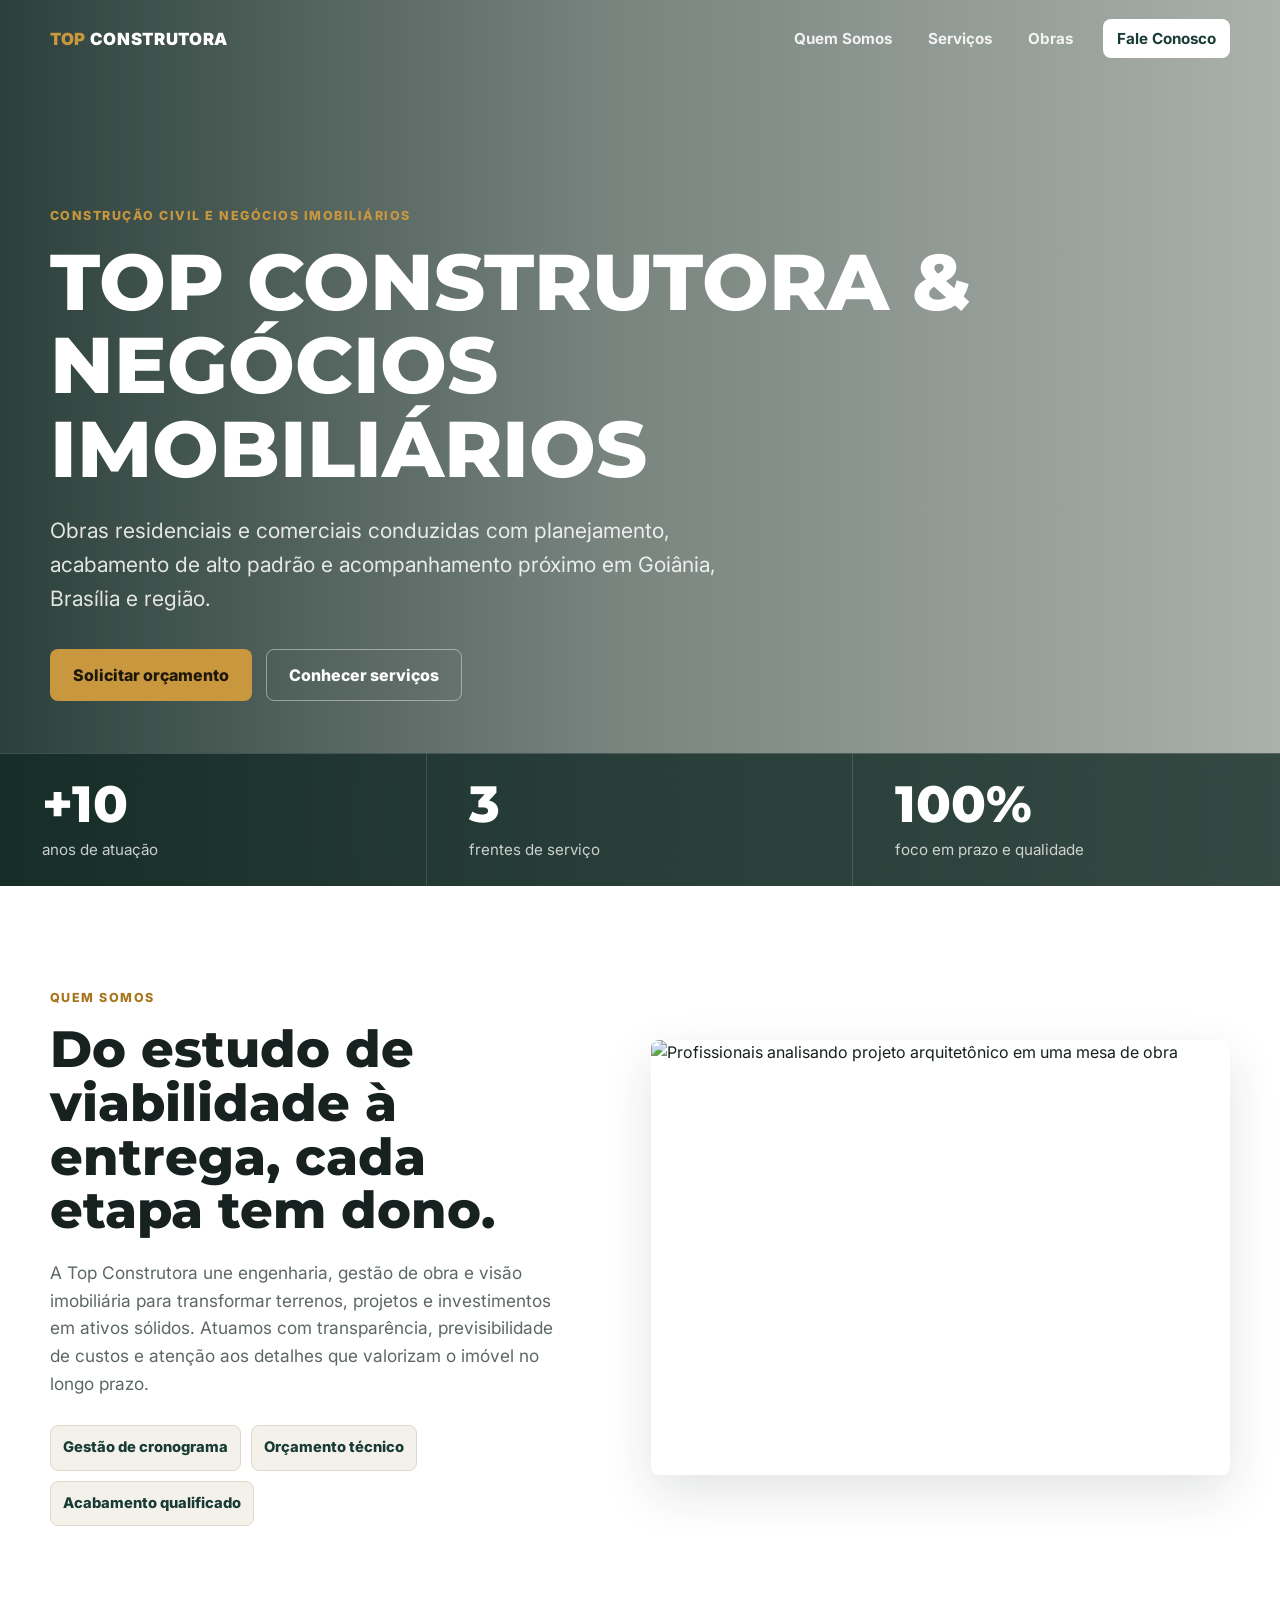
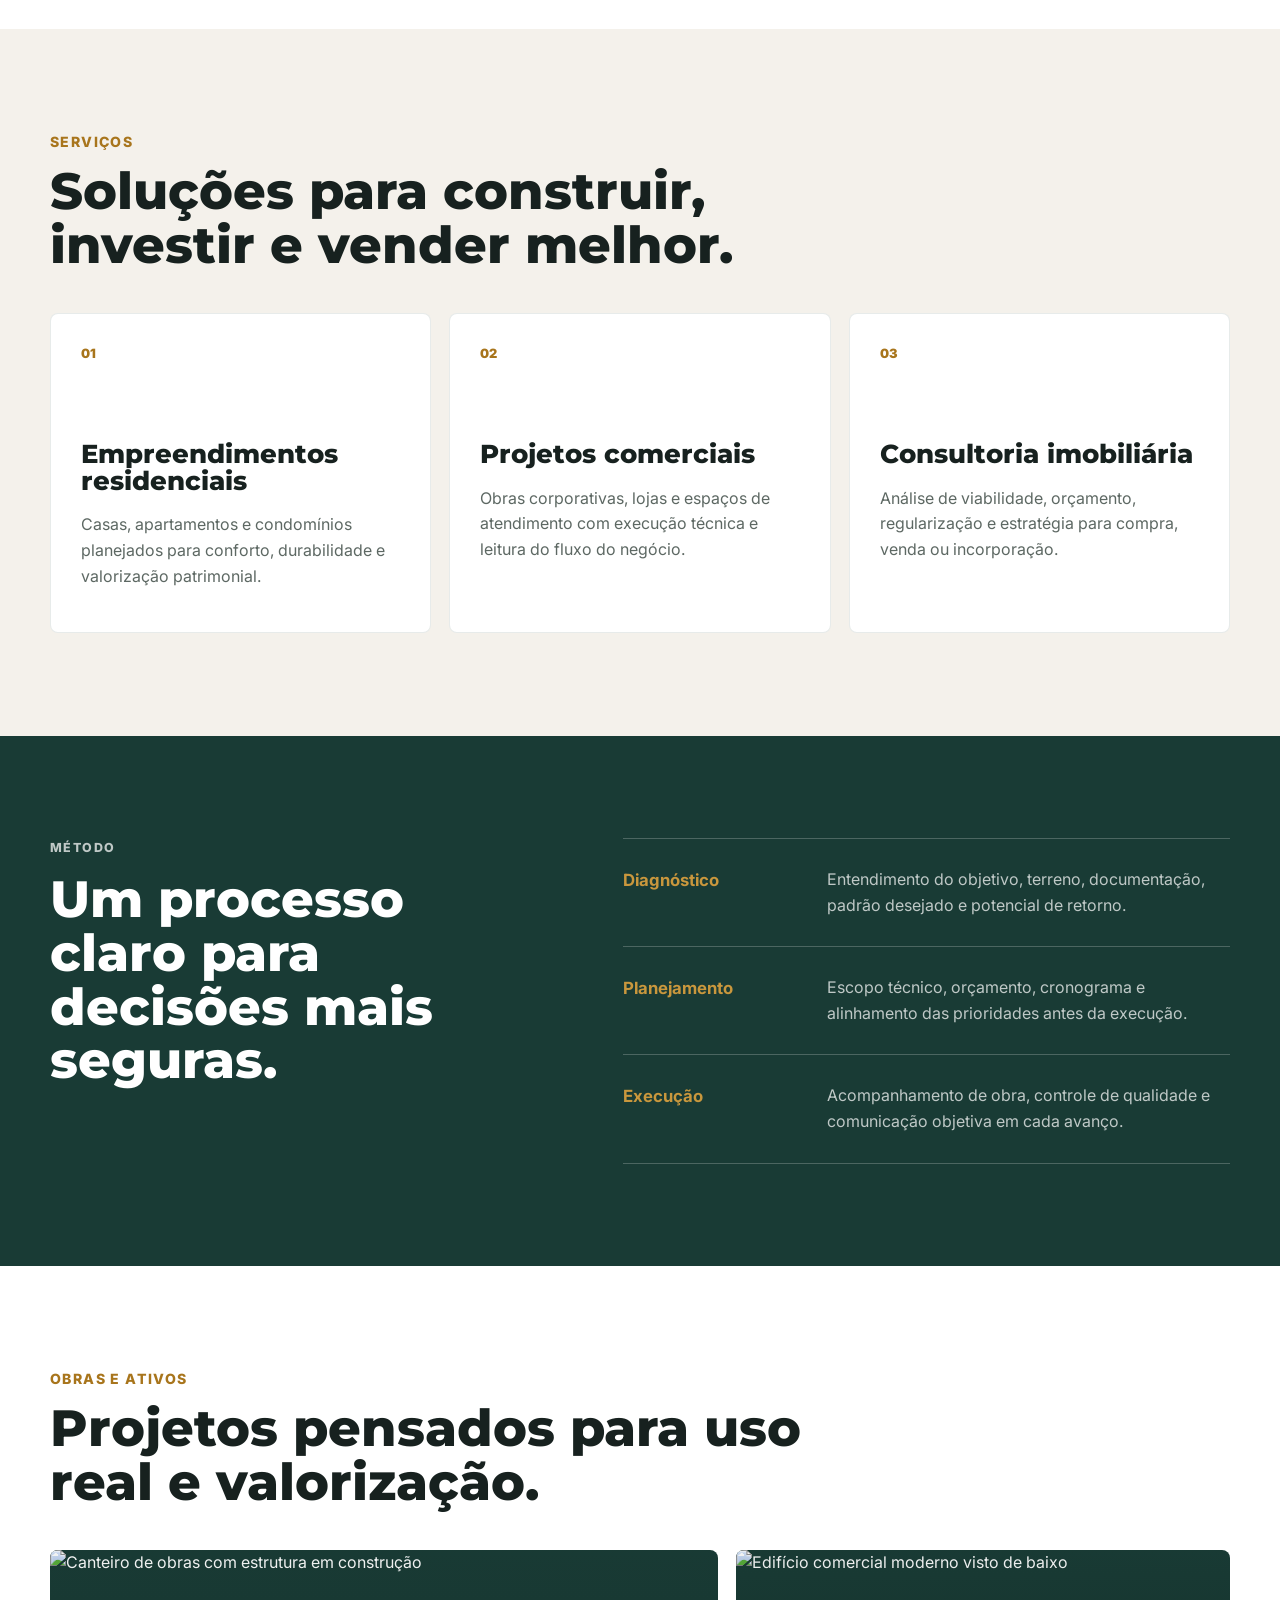
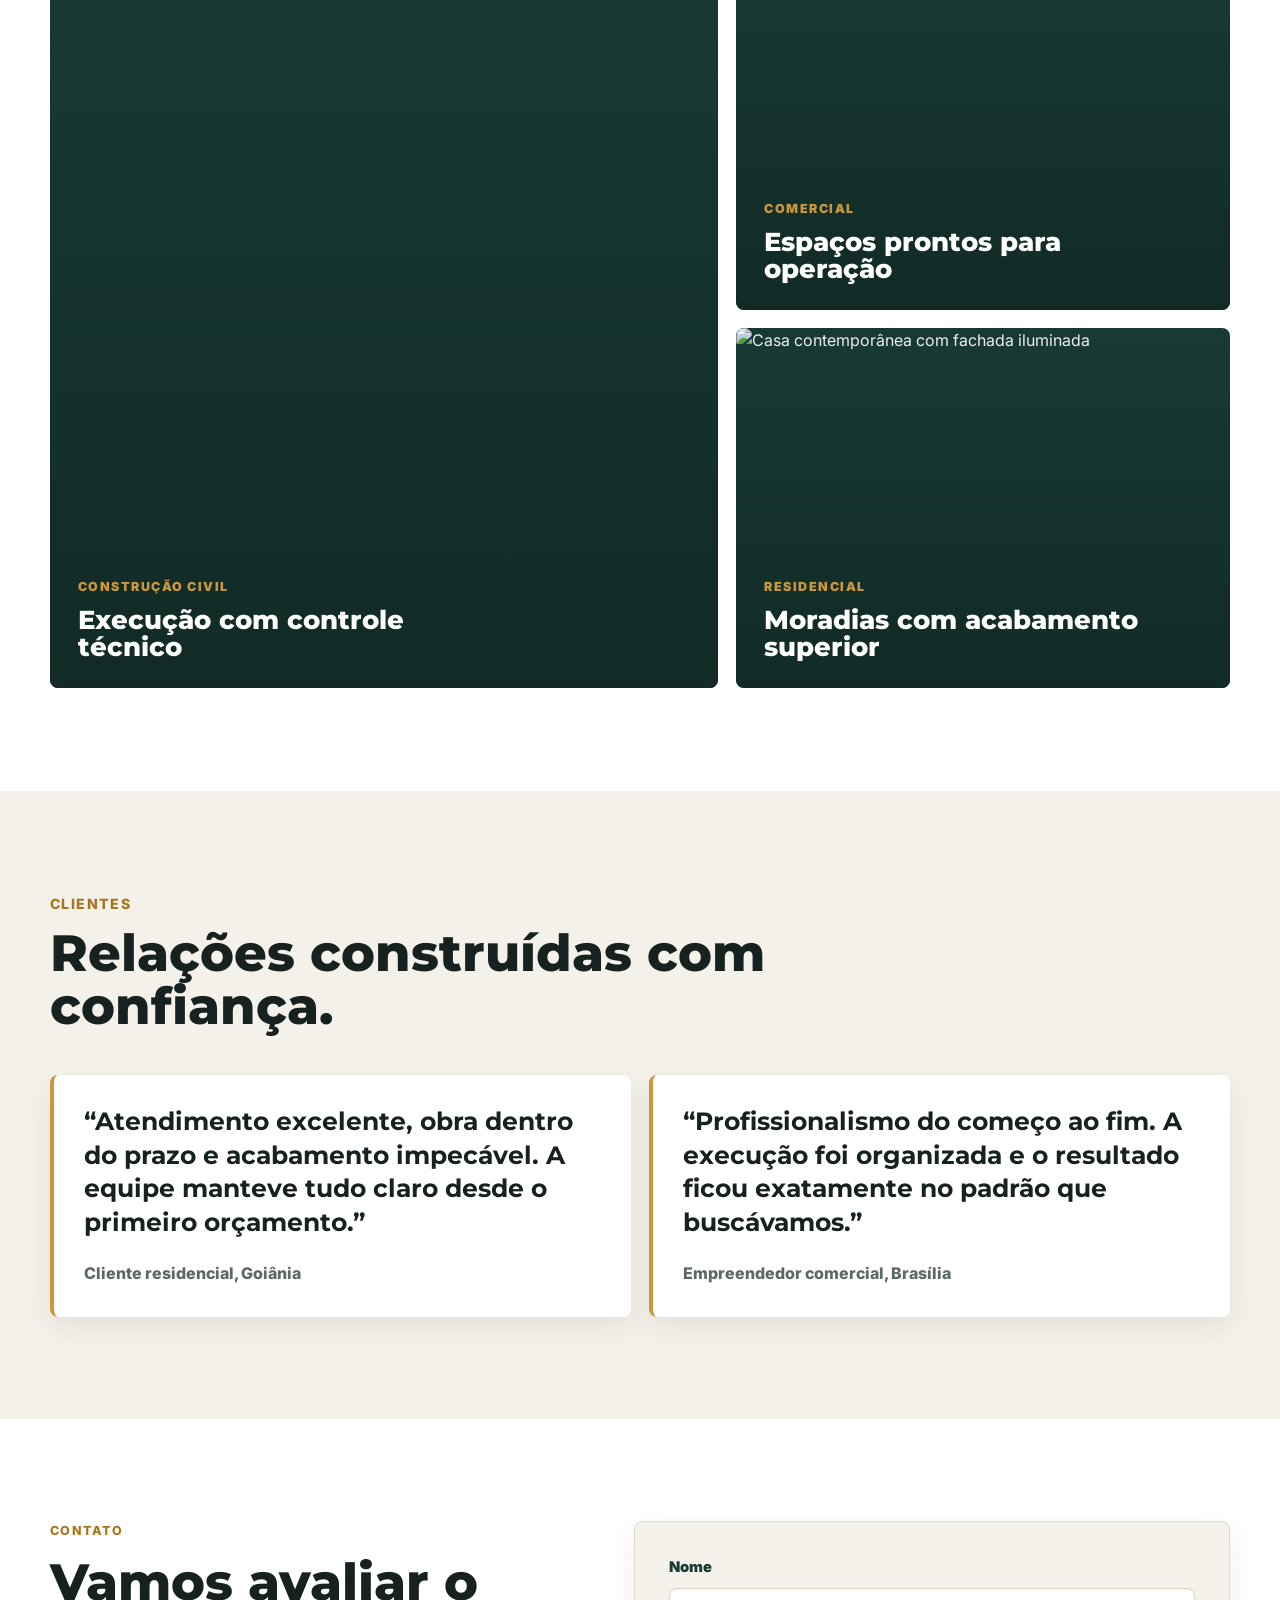
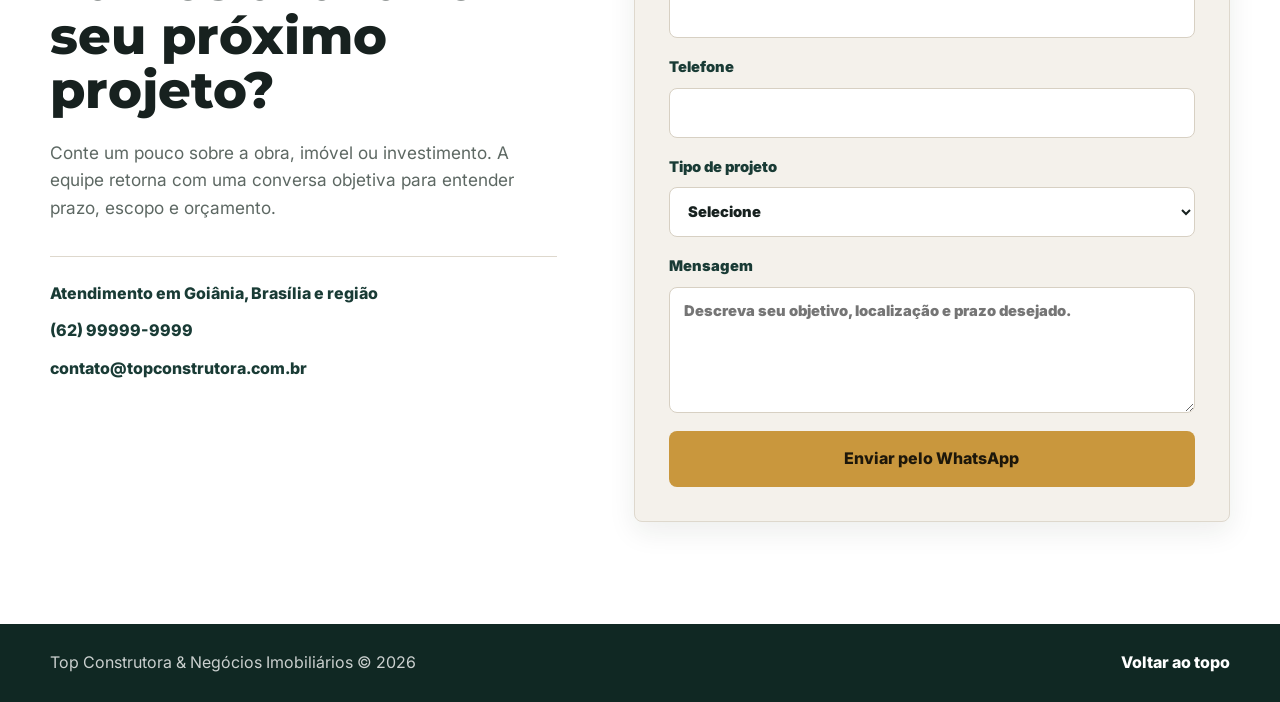
==== index.html @ 1ae6dc7c "first commit" ====
<!DOCTYPE html>
<html lang="pt-BR">
<head>
    <meta charset="UTF-8">
    <meta name="viewport" content="width=device-width, initial-scale=1.0">
    <title>Top Construtora & Negócios Imobiliários | Obras e empreendimentos em Goiás</title>
    <meta name="description" content="Top Construtora & Negócios Imobiliários: construção residencial, comercial, incorporação e consultoria imobiliária em Goiânia e região.">
    <meta name="keywords" content="construtora em Goiânia, construção civil, imóveis em Goiás, obras comerciais, empreendimentos residenciais">
    <link rel="preconnect" href="https://fonts.googleapis.com">
    <link rel="preconnect" href="https://fonts.gstatic.com" crossorigin>
    <link href="https://fonts.googleapis.com/css2?family=Inter:wght@400;500;700;800;900&family=Montserrat:wght@600;700;800;900&display=swap" rel="stylesheet">
    <link rel="stylesheet" href="styles.css">
</head>
<body>
    <header id="home" class="hero">
        <nav class="navbar" aria-label="Navegação principal">
            <div class="nav-container">
                <a href="#home" class="logo" aria-label="Top Construtora - Início">
                    <span>Top</span> Construtora
                </a>

                <button class="hamburger" type="button" aria-label="Abrir menu" aria-expanded="false" aria-controls="nav-menu">
                    <span></span>
                    <span></span>
                    <span></span>
                </button>

                <ul id="nav-menu" class="nav-menu">
                    <li><a href="#quem-somos">Quem Somos</a></li>
                    <li><a href="#servicos">Serviços</a></li>
                    <li><a href="#obras">Obras</a></li>
                    <li><a href="#contato" class="nav-cta">Fale Conosco</a></li>
                </ul>
            </div>
        </nav>

        <div class="hero-content">
            <p class="eyebrow">Construção civil e negócios imobiliários</p>
            <h1>Top Construtora & Negócios Imobiliários</h1>
            <p class="hero-copy">
                Obras residenciais e comerciais conduzidas com planejamento, acabamento de alto padrão e acompanhamento próximo em Goiânia, Brasília e região.
            </p>
            <div class="hero-actions">
                <a href="#contato" class="btn btn-primary">Solicitar orçamento</a>
                <a href="#servicos" class="btn btn-secondary">Conhecer serviços</a>
            </div>
        </div>

        <div class="hero-metrics" aria-label="Indicadores da Top Construtora">
            <div>
                <strong>+10</strong>
                <span>anos de atuação</span>
            </div>
            <div>
                <strong>3</strong>
                <span>frentes de serviço</span>
            </div>
            <div>
                <strong>100%</strong>
                <span>foco em prazo e qualidade</span>
            </div>
        </div>
    </header>

    <main>
        <section id="quem-somos" class="section intro-section">
            <div class="container intro-grid">
                <div class="section-copy">
                    <p class="eyebrow">Quem somos</p>
                    <h2>Do estudo de viabilidade à entrega, cada etapa tem dono.</h2>
                    <p>
                        A Top Construtora une engenharia, gestão de obra e visão imobiliária para transformar terrenos, projetos e investimentos em ativos sólidos. Atuamos com transparência, previsibilidade de custos e atenção aos detalhes que valorizam o imóvel no longo prazo.
                    </p>
                    <div class="trust-list">
                        <span>Gestão de cronograma</span>
                        <span>Orçamento técnico</span>
                        <span>Acabamento qualificado</span>
                    </div>
                </div>

                <figure class="image-panel">
                    <img src="https://images.unsplash.com/photo-1503387762-592deb58ef4e?auto=format&fit=crop&w=1200&q=85" alt="Profissionais analisando projeto arquitetônico em uma mesa de obra">
                </figure>
            </div>
        </section>

        <section id="servicos" class="section services-section">
            <div class="container">
                <div class="section-heading">
                    <p class="eyebrow">Serviços</p>
                    <h2>Soluções para construir, investir e vender melhor.</h2>
                </div>

                <div class="cards-grid">
                    <article class="service-card">
                        <span class="card-number">01</span>
                        <h3>Empreendimentos residenciais</h3>
                        <p>Casas, apartamentos e condomínios planejados para conforto, durabilidade e valorização patrimonial.</p>
                    </article>

                    <article class="service-card">
                        <span class="card-number">02</span>
                        <h3>Projetos comerciais</h3>
                        <p>Obras corporativas, lojas e espaços de atendimento com execução técnica e leitura do fluxo do negócio.</p>
                    </article>

                    <article class="service-card">
                        <span class="card-number">03</span>
                        <h3>Consultoria imobiliária</h3>
                        <p>Análise de viabilidade, orçamento, regularização e estratégia para compra, venda ou incorporação.</p>
                    </article>
                </div>
            </div>
        </section>

        <section class="section process-section">
            <div class="container process-grid">
                <div class="section-copy">
                    <p class="eyebrow">Método</p>
                    <h2>Um processo claro para decisões mais seguras.</h2>
                </div>

                <div class="process-steps">
                    <article>
                        <strong>Diagnóstico</strong>
                        <p>Entendimento do objetivo, terreno, documentação, padrão desejado e potencial de retorno.</p>
                    </article>
                    <article>
                        <strong>Planejamento</strong>
                        <p>Escopo técnico, orçamento, cronograma e alinhamento das prioridades antes da execução.</p>
                    </article>
                    <article>
                        <strong>Execução</strong>
                        <p>Acompanhamento de obra, controle de qualidade e comunicação objetiva em cada avanço.</p>
                    </article>
                </div>
            </div>
        </section>

        <section id="obras" class="section projects-section">
            <div class="container">
                <div class="section-heading">
                    <p class="eyebrow">Obras e ativos</p>
                    <h2>Projetos pensados para uso real e valorização.</h2>
                </div>

                <div class="projects-grid">
                    <article class="project-card">
                        <img src="https://images.unsplash.com/photo-1541888946425-d81bb19240f5?auto=format&fit=crop&w=900&q=85" alt="Canteiro de obras com estrutura em construção">
                        <div>
                            <span>Construção civil</span>
                            <h3>Execução com controle técnico</h3>
                        </div>
                    </article>

                    <article class="project-card">
                        <img src="https://images.unsplash.com/photo-1486406146926-c627a92ad1ab?auto=format&fit=crop&w=900&q=85" alt="Edifício comercial moderno visto de baixo">
                        <div>
                            <span>Comercial</span>
                            <h3>Espaços prontos para operação</h3>
                        </div>
                    </article>

                    <article class="project-card">
                        <img src="https://images.unsplash.com/photo-1560518883-ce09059eeffa?auto=format&fit=crop&w=900&q=85" alt="Casa contemporânea com fachada iluminada">
                        <div>
                            <span>Residencial</span>
                            <h3>Moradias com acabamento superior</h3>
                        </div>
                    </article>
                </div>
            </div>
        </section>

        <section id="depoimentos" class="section testimonials-section">
            <div class="container">
                <div class="section-heading">
                    <p class="eyebrow">Clientes</p>
                    <h2>Relações construídas com confiança.</h2>
                </div>

                <div class="testimonials-grid">
                    <blockquote>
                        <p>“Atendimento excelente, obra dentro do prazo e acabamento impecável. A equipe manteve tudo claro desde o primeiro orçamento.”</p>
                        <cite>Cliente residencial, Goiânia</cite>
                    </blockquote>
                    <blockquote>
                        <p>“Profissionalismo do começo ao fim. A execução foi organizada e o resultado ficou exatamente no padrão que buscávamos.”</p>
                        <cite>Empreendedor comercial, Brasília</cite>
                    </blockquote>
                </div>
            </div>
        </section>

        <section id="contato" class="section contact-section">
            <div class="container contact-grid">
                <div class="contact-content">
                    <p class="eyebrow">Contato</p>
                    <h2>Vamos avaliar o seu próximo projeto?</h2>
                    <p>
                        Conte um pouco sobre a obra, imóvel ou investimento. A equipe retorna com uma conversa objetiva para entender prazo, escopo e orçamento.
                    </p>

                    <div class="contact-details" aria-label="Informações de atendimento">
                        <span>Atendimento em Goiânia, Brasília e região</span>
                        <a href="tel:+5562999999999">(62) 99999-9999</a>
                        <a href="mailto:contato@topconstrutora.com.br">contato@topconstrutora.com.br</a>
                    </div>
                </div>

                <form id="contact-form" class="contact-form">
                    <label>
                        Nome
                        <input type="text" name="nome" autocomplete="name" required>
                    </label>
                    <label>
                        Telefone
                        <input type="tel" name="telefone" autocomplete="tel" required>
                    </label>
                    <label>
                        Tipo de projeto
                        <select name="tipo" required>
                            <option value="">Selecione</option>
                            <option value="Residencial">Residencial</option>
                            <option value="Comercial">Comercial</option>
                            <option value="Consultoria imobiliária">Consultoria imobiliária</option>
                        </select>
                    </label>
                    <label>
                        Mensagem
                        <textarea name="mensagem" rows="4" placeholder="Descreva seu objetivo, localização e prazo desejado." required></textarea>
                    </label>
                    <button class="btn btn-primary" type="submit">Enviar pelo WhatsApp</button>
                </form>
            </div>
        </section>
    </main>

    <footer class="footer">
        <div class="container footer-content">
            <p>Top Construtora & Negócios Imobiliários © <span id="current-year">2026</span></p>
            <a href="#home">Voltar ao topo</a>
        </div>
    </footer>

    <script src="script.js"></script>
</body>
</html>
---- styles.css ----
:root {
    --color-ink: #17211f;
    --color-muted: #5d6863;
    --color-surface: #ffffff;
    --color-soft: #f4f1eb;
    --color-line: #ded8cd;
    --color-primary: #193b35;
    --color-primary-strong: #102823;
    --color-accent: #c9973d;
    --color-accent-strong: #a8751c;
    --shadow-soft: 0 18px 50px rgba(23, 33, 31, 0.12);
    --shadow-card: 0 10px 28px rgba(23, 33, 31, 0.08);
    --radius: 8px;
    --container: 1180px;
}

* {
    box-sizing: border-box;
    margin: 0;
    padding: 0;
}

html {
    scroll-behavior: smooth;
}

body {
    background: var(--color-soft);
    color: var(--color-ink);
    font-family: "Inter", ui-sans-serif, system-ui, -apple-system, BlinkMacSystemFont, "Segoe UI", sans-serif;
    line-height: 1.6;
    text-rendering: optimizeLegibility;
}

img {
    display: block;
    max-width: 100%;
}

a {
    color: inherit;
}

button,
input,
textarea,
select {
    font: inherit;
}

.container {
    width: min(100% - 32px, var(--container));
    margin: 0 auto;
}

.section {
    padding: clamp(72px, 8vw, 112px) 0;
}

.eyebrow {
    color: var(--color-accent-strong);
    font-size: 0.78rem;
    font-weight: 800;
    letter-spacing: 0.12em;
    margin-bottom: 14px;
    text-transform: uppercase;
}

h1,
h2,
h3 {
    color: var(--color-ink);
    font-family: "Montserrat", "Inter", ui-sans-serif, system-ui, sans-serif;
    font-weight: 800;
    line-height: 1.05;
}

h1 {
    color: #ffffff;
    font-size: clamp(2.65rem, 6.2vw, 5.8rem);
    letter-spacing: 0;
    max-width: 1050px;
    text-transform: uppercase;
}

h2 {
    font-size: clamp(2rem, 4vw, 3.7rem);
    max-width: 850px;
}

h3 {
    font-size: clamp(1.25rem, 2vw, 1.65rem);
}

p {
    color: var(--color-muted);
}

.btn {
    align-items: center;
    border: 1px solid transparent;
    border-radius: var(--radius);
    cursor: pointer;
    display: inline-flex;
    font-weight: 800;
    justify-content: center;
    min-height: 52px;
    padding: 0 22px;
    text-decoration: none;
    transition: background 180ms ease, border-color 180ms ease, color 180ms ease, transform 180ms ease;
}

.btn:hover,
.btn:focus-visible {
    transform: translateY(-2px);
}

.btn-primary {
    background: var(--color-accent);
    color: #1d170a;
}

.btn-primary:hover,
.btn-primary:focus-visible {
    background: #d8aa56;
}

.btn-secondary {
    border-color: rgba(255, 255, 255, 0.42);
    color: #ffffff;
}

.btn-secondary:hover,
.btn-secondary:focus-visible {
    background: rgba(255, 255, 255, 0.12);
}

.section-heading {
    display: grid;
    gap: 10px;
    margin-bottom: 42px;
}

.section-heading .eyebrow {
    font-size: 0.88rem;
    letter-spacing: 0.1em;
    margin-bottom: 0;
}

.section-heading h2 {
    max-width: 760px;
}

.section-copy > p:not(.eyebrow) {
    font-size: 1.08rem;
    margin-top: 22px;
    max-width: 660px;
}

.hero {
    background:
        linear-gradient(90deg, rgba(16, 40, 35, 0.88), rgba(16, 40, 35, 0.54) 48%, rgba(16, 40, 35, 0.32)),
        url("https://images.unsplash.com/photo-1489514354504-1653aa90e34e?auto=format&fit=crop&w=1800&q=85") center / cover;
    color: #ffffff;
    display: grid;
    grid-template-rows: auto 1fr auto;
    min-height: 88svh;
    position: relative;
}

.navbar {
    left: 0;
    position: relative;
    right: 0;
    top: 0;
    z-index: 20;
}

.nav-container {
    align-items: center;
    display: flex;
    justify-content: space-between;
    min-height: 78px;
    width: min(100% - 32px, var(--container));
    margin: 0 auto;
}

.logo {
    color: #ffffff;
    font-size: 1.05rem;
    font-weight: 900;
    letter-spacing: 0.04em;
    text-decoration: none;
    text-transform: uppercase;
}

.logo span {
    color: var(--color-accent);
}

.nav-menu {
    align-items: center;
    display: flex;
    gap: 8px;
    list-style: none;
}

.nav-menu a {
    border-radius: var(--radius);
    color: rgba(255, 255, 255, 0.88);
    font-size: 0.95rem;
    font-weight: 700;
    padding: 10px 14px;
    text-decoration: none;
    transition: background 180ms ease, color 180ms ease;
}

.nav-menu a:hover,
.nav-menu a:focus-visible {
    background: rgba(255, 255, 255, 0.12);
    color: #ffffff;
}

.nav-menu .nav-cta {
    background: #ffffff;
    color: var(--color-primary);
    margin-left: 8px;
}

.nav-menu .nav-cta:hover,
.nav-menu .nav-cta:focus-visible {
    background: var(--color-accent);
    color: #1d170a;
}

.hamburger {
    background: rgba(255, 255, 255, 0.08);
    border: 1px solid rgba(255, 255, 255, 0.24);
    border-radius: var(--radius);
    cursor: pointer;
    display: none;
    height: 44px;
    place-items: center;
    position: relative;
    width: 44px;
}

.hamburger span {
    background: #ffffff;
    border-radius: 999px;
    height: 2px;
    left: 11px;
    position: absolute;
    transition: transform 180ms ease, opacity 180ms ease, top 180ms ease;
    width: 20px;
}

.hamburger span:nth-child(1) {
    top: 14px;
}

.hamburger span:nth-child(2) {
    top: 21px;
}

.hamburger span:nth-child(3) {
    top: 28px;
}

.hamburger.active span:nth-child(1) {
    top: 21px;
    transform: rotate(45deg);
}

.hamburger.active span:nth-child(2) {
    opacity: 0;
}

.hamburger.active span:nth-child(3) {
    top: 21px;
    transform: rotate(-45deg);
}

.hero-content {
    align-self: center;
    padding: clamp(68px, 10vw, 140px) 0 52px;
    width: min(100% - 32px, var(--container));
    margin: 0 auto;
}

.hero-content .eyebrow {
    color: var(--color-accent);
}

.hero-copy {
    color: rgba(255, 255, 255, 0.86);
    font-size: clamp(1.05rem, 2vw, 1.32rem);
    margin-top: 24px;
    max-width: 670px;
}

.hero-actions {
    display: flex;
    flex-wrap: wrap;
    gap: 14px;
    margin-top: 34px;
}

.hero-metrics {
    backdrop-filter: blur(14px);
    background: rgba(16, 40, 35, 0.76);
    border-top: 1px solid rgba(255, 255, 255, 0.16);
    display: grid;
    grid-template-columns: repeat(3, 1fr);
}

.hero-metrics div {
    border-right: 1px solid rgba(255, 255, 255, 0.14);
    padding: 24px clamp(18px, 4vw, 42px);
}

.hero-metrics div:last-child {
    border-right: 0;
}

.hero-metrics strong {
    color: #ffffff;
    display: block;
    font-family: "Montserrat", "Inter", ui-sans-serif, system-ui, sans-serif;
    font-size: clamp(2rem, 4vw, 3.3rem);
    font-weight: 800;
    line-height: 1;
}

.hero-metrics span {
    color: rgba(255, 255, 255, 0.76);
    display: block;
    font-size: 0.95rem;
    margin-top: 8px;
}

.intro-section,
.projects-section,
.contact-section {
    background: var(--color-surface);
}

.intro-grid {
    align-items: center;
    display: grid;
    gap: clamp(36px, 6vw, 84px);
    grid-template-columns: 0.95fr 1.05fr;
}

.image-panel {
    border-radius: var(--radius);
    box-shadow: var(--shadow-soft);
    overflow: hidden;
}

.image-panel img {
    aspect-ratio: 4 / 3;
    height: 100%;
    object-fit: cover;
    width: 100%;
}

.trust-list {
    display: flex;
    flex-wrap: wrap;
    gap: 10px;
    margin-top: 28px;
}

.trust-list span {
    background: var(--color-soft);
    border: 1px solid var(--color-line);
    border-radius: var(--radius);
    color: var(--color-primary);
    font-size: 0.92rem;
    font-weight: 800;
    padding: 10px 12px;
}

.services-section {
    background: var(--color-soft);
}

.cards-grid {
    display: grid;
    gap: 18px;
    grid-template-columns: repeat(3, 1fr);
}

.service-card {
    background: var(--color-surface);
    border: 1px solid rgba(25, 59, 53, 0.1);
    border-radius: var(--radius);
    min-height: 320px;
    padding: 30px;
    transition: border-color 180ms ease, box-shadow 180ms ease, transform 180ms ease;
}

.service-card:hover {
    border-color: rgba(201, 151, 61, 0.55);
    box-shadow: var(--shadow-card);
    transform: translateY(-4px);
}

.card-number {
    color: var(--color-accent-strong);
    display: block;
    font-size: 0.8rem;
    font-weight: 900;
    margin-bottom: 76px;
}

.service-card p {
    margin-top: 18px;
}

.process-section {
    background: var(--color-primary);
    color: #ffffff;
}

.process-section h2,
.process-section .eyebrow {
    color: #ffffff;
}

.process-section .section-copy p {
    color: rgba(255, 255, 255, 0.72);
}

.process-grid {
    display: grid;
    gap: clamp(34px, 6vw, 90px);
    grid-template-columns: 0.9fr 1.1fr;
}

.process-steps {
    border-top: 1px solid rgba(255, 255, 255, 0.22);
}

.process-steps article {
    display: grid;
    gap: 24px;
    grid-template-columns: 180px 1fr;
    padding: 28px 0;
    border-bottom: 1px solid rgba(255, 255, 255, 0.22);
}

.process-steps strong {
    color: var(--color-accent);
    font-size: 1.05rem;
}

.process-steps p {
    color: rgba(255, 255, 255, 0.72);
}

.projects-grid {
    display: grid;
    gap: 18px;
    grid-template-columns: 1.15fr 0.85fr;
}

.project-card {
    background: var(--color-primary);
    border-radius: var(--radius);
    color: #ffffff;
    min-height: 360px;
    overflow: hidden;
    position: relative;
}

.project-card:first-child {
    grid-row: span 2;
}

.project-card img {
    height: 100%;
    inset: 0;
    object-fit: cover;
    position: absolute;
    width: 100%;
}

.project-card::after {
    background: linear-gradient(180deg, rgba(16, 40, 35, 0.05), rgba(16, 40, 35, 0.88));
    content: "";
    inset: 0;
    position: absolute;
}

.project-card div {
    bottom: 0;
    left: 0;
    padding: 28px;
    position: absolute;
    right: 0;
    z-index: 1;
}

.project-card span {
    color: var(--color-accent);
    display: block;
    font-size: 0.78rem;
    font-weight: 900;
    letter-spacing: 0.12em;
    margin-bottom: 10px;
    text-transform: uppercase;
}

.project-card h3 {
    color: #ffffff;
    max-width: 420px;
}

.testimonials-section {
    background: var(--color-soft);
}

.testimonials-grid {
    display: grid;
    gap: 18px;
    grid-template-columns: repeat(2, 1fr);
}

.testimonials-grid blockquote {
    background: var(--color-surface);
    border-left: 4px solid var(--color-accent);
    border-radius: var(--radius);
    box-shadow: var(--shadow-card);
    padding: 30px;
}

.testimonials-grid p {
    color: var(--color-ink);
    font-family: "Montserrat", "Inter", ui-sans-serif, system-ui, sans-serif;
    font-weight: 700;
    font-size: clamp(1.2rem, 2vw, 1.55rem);
    line-height: 1.35;
}

.testimonials-grid cite {
    color: var(--color-muted);
    display: block;
    font-style: normal;
    font-weight: 800;
    margin-top: 22px;
}

.contact-grid {
    align-items: start;
    display: grid;
    gap: clamp(34px, 6vw, 86px);
    grid-template-columns: 0.85fr 1fr;
}

.contact-content > p:not(.eyebrow) {
    font-size: 1.08rem;
    margin-top: 22px;
    max-width: 560px;
}

.contact-details {
    border-top: 1px solid var(--color-line);
    display: grid;
    gap: 12px;
    margin-top: 34px;
    padding-top: 24px;
}

.contact-details span,
.contact-details a {
    color: var(--color-primary);
    font-weight: 800;
    text-decoration: none;
}

.contact-details a:hover {
    color: var(--color-accent-strong);
}

.contact-form {
    background: var(--color-soft);
    border: 1px solid var(--color-line);
    border-radius: var(--radius);
    box-shadow: var(--shadow-card);
    display: grid;
    gap: 18px;
    padding: clamp(22px, 4vw, 34px);
}

.contact-form label {
    color: var(--color-primary);
    display: grid;
    font-size: 0.92rem;
    font-weight: 900;
    gap: 8px;
}

.contact-form input,
.contact-form textarea,
.contact-form select {
    background: #ffffff;
    border: 1px solid #d7d0c3;
    border-radius: var(--radius);
    color: var(--color-ink);
    min-height: 50px;
    padding: 12px 14px;
    transition: border-color 180ms ease, box-shadow 180ms ease;
}

.contact-form textarea {
    min-height: 126px;
    resize: vertical;
}

.contact-form input:focus,
.contact-form textarea:focus,
.contact-form select:focus {
    border-color: var(--color-accent);
    box-shadow: 0 0 0 4px rgba(201, 151, 61, 0.18);
    outline: none;
}

.contact-form .btn {
    min-height: 56px;
    width: 100%;
}

.footer {
    background: var(--color-primary-strong);
    color: rgba(255, 255, 255, 0.78);
    padding: 26px 0;
}

.footer-content {
    align-items: center;
    display: flex;
    gap: 18px;
    justify-content: space-between;
}

.footer p {
    color: rgba(255, 255, 255, 0.78);
}

.footer a {
    color: #ffffff;
    font-weight: 800;
    text-decoration: none;
}

.footer a:hover {
    color: var(--color-accent);
}

@media (max-width: 900px) {
    .hamburger {
        display: grid;
    }

    .nav-menu {
        background: rgba(16, 40, 35, 0.98);
        border: 1px solid rgba(255, 255, 255, 0.14);
        border-radius: var(--radius);
        box-shadow: var(--shadow-soft);
        display: none;
        flex-direction: column;
        gap: 0;
        left: 16px;
        padding: 10px;
        position: absolute;
        right: 16px;
        top: 70px;
    }

    .nav-menu.active {
        display: flex;
    }

    .nav-menu li,
    .nav-menu a {
        width: 100%;
    }

    .nav-menu .nav-cta {
        margin-left: 0;
        margin-top: 6px;
        text-align: center;
    }

    .section-heading,
    .intro-grid,
    .process-grid,
    .contact-grid {
        display: grid;
        grid-template-columns: 1fr;
    }

    .cards-grid,
    .testimonials-grid {
        grid-template-columns: 1fr;
    }

    .projects-grid {
        grid-template-columns: 1fr;
    }

    .project-card,
    .project-card:first-child {
        grid-row: auto;
        min-height: 330px;
    }
}

@media (max-width: 640px) {
    .container,
    .nav-container,
    .hero-content {
        width: min(100% - 24px, var(--container));
    }

    .section {
        padding: 58px 0;
    }

    .hero {
        min-height: 84svh;
    }

    .nav-container {
        min-height: 64px;
    }

    h1 {
        font-size: clamp(2.15rem, 11vw, 2.85rem);
    }

    .hero-content {
        padding-bottom: 28px;
        padding-top: 30px;
    }

    .hero-copy {
        font-size: 1rem;
        margin-top: 18px;
    }

    .hero-actions {
        align-items: stretch;
        flex-direction: column;
        gap: 10px;
        margin-top: 24px;
    }

    .hero-metrics {
        grid-template-columns: repeat(3, 1fr);
    }

    .hero-metrics div {
        border-bottom: 0;
        border-right: 1px solid rgba(255, 255, 255, 0.14);
        padding: 12px;
    }

    .hero-metrics div:last-child {
        border-right: 0;
    }

    .hero-metrics strong {
        font-size: 1.65rem;
    }

    .hero-metrics span {
        font-size: 0.78rem;
        line-height: 1.25;
    }

    .service-card {
        min-height: auto;
    }

    .card-number {
        margin-bottom: 42px;
    }

    .process-steps article {
        gap: 8px;
        grid-template-columns: 1fr;
    }

    .footer-content {
        align-items: flex-start;
        flex-direction: column;
    }
}
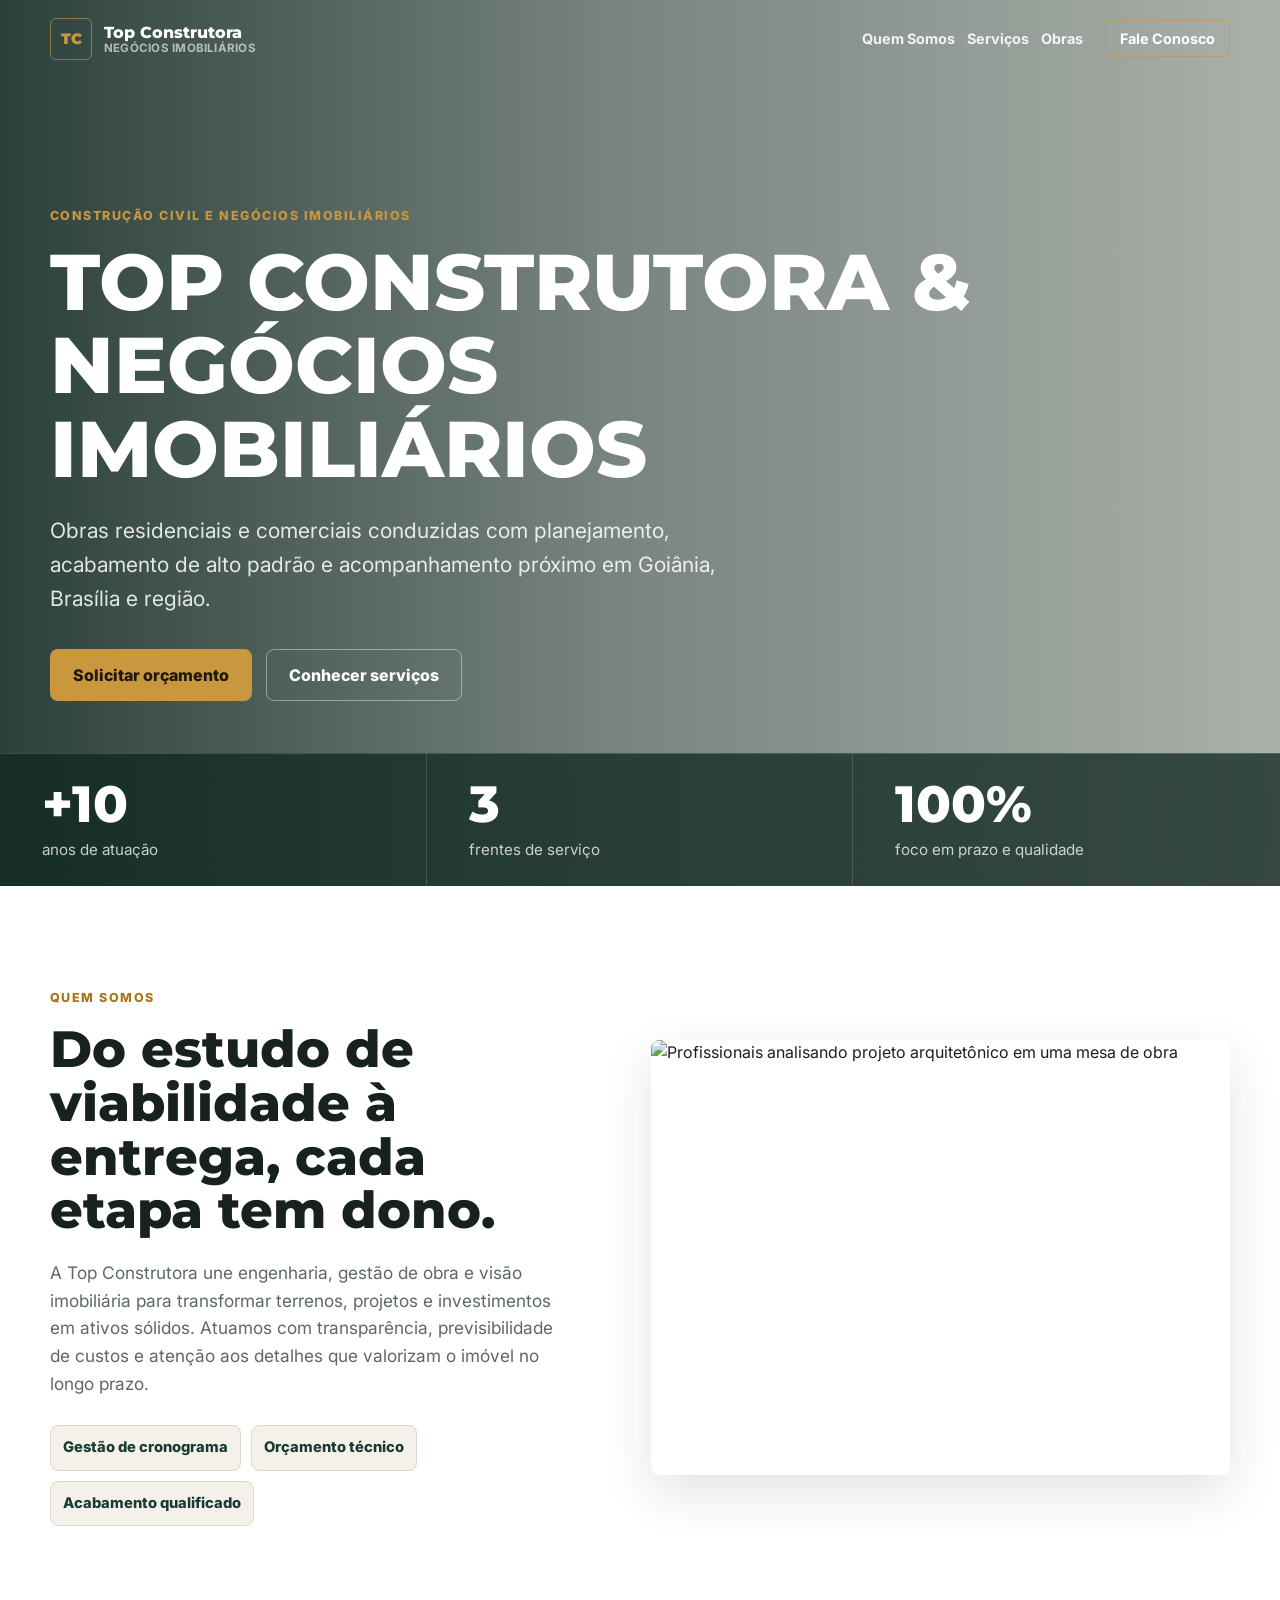
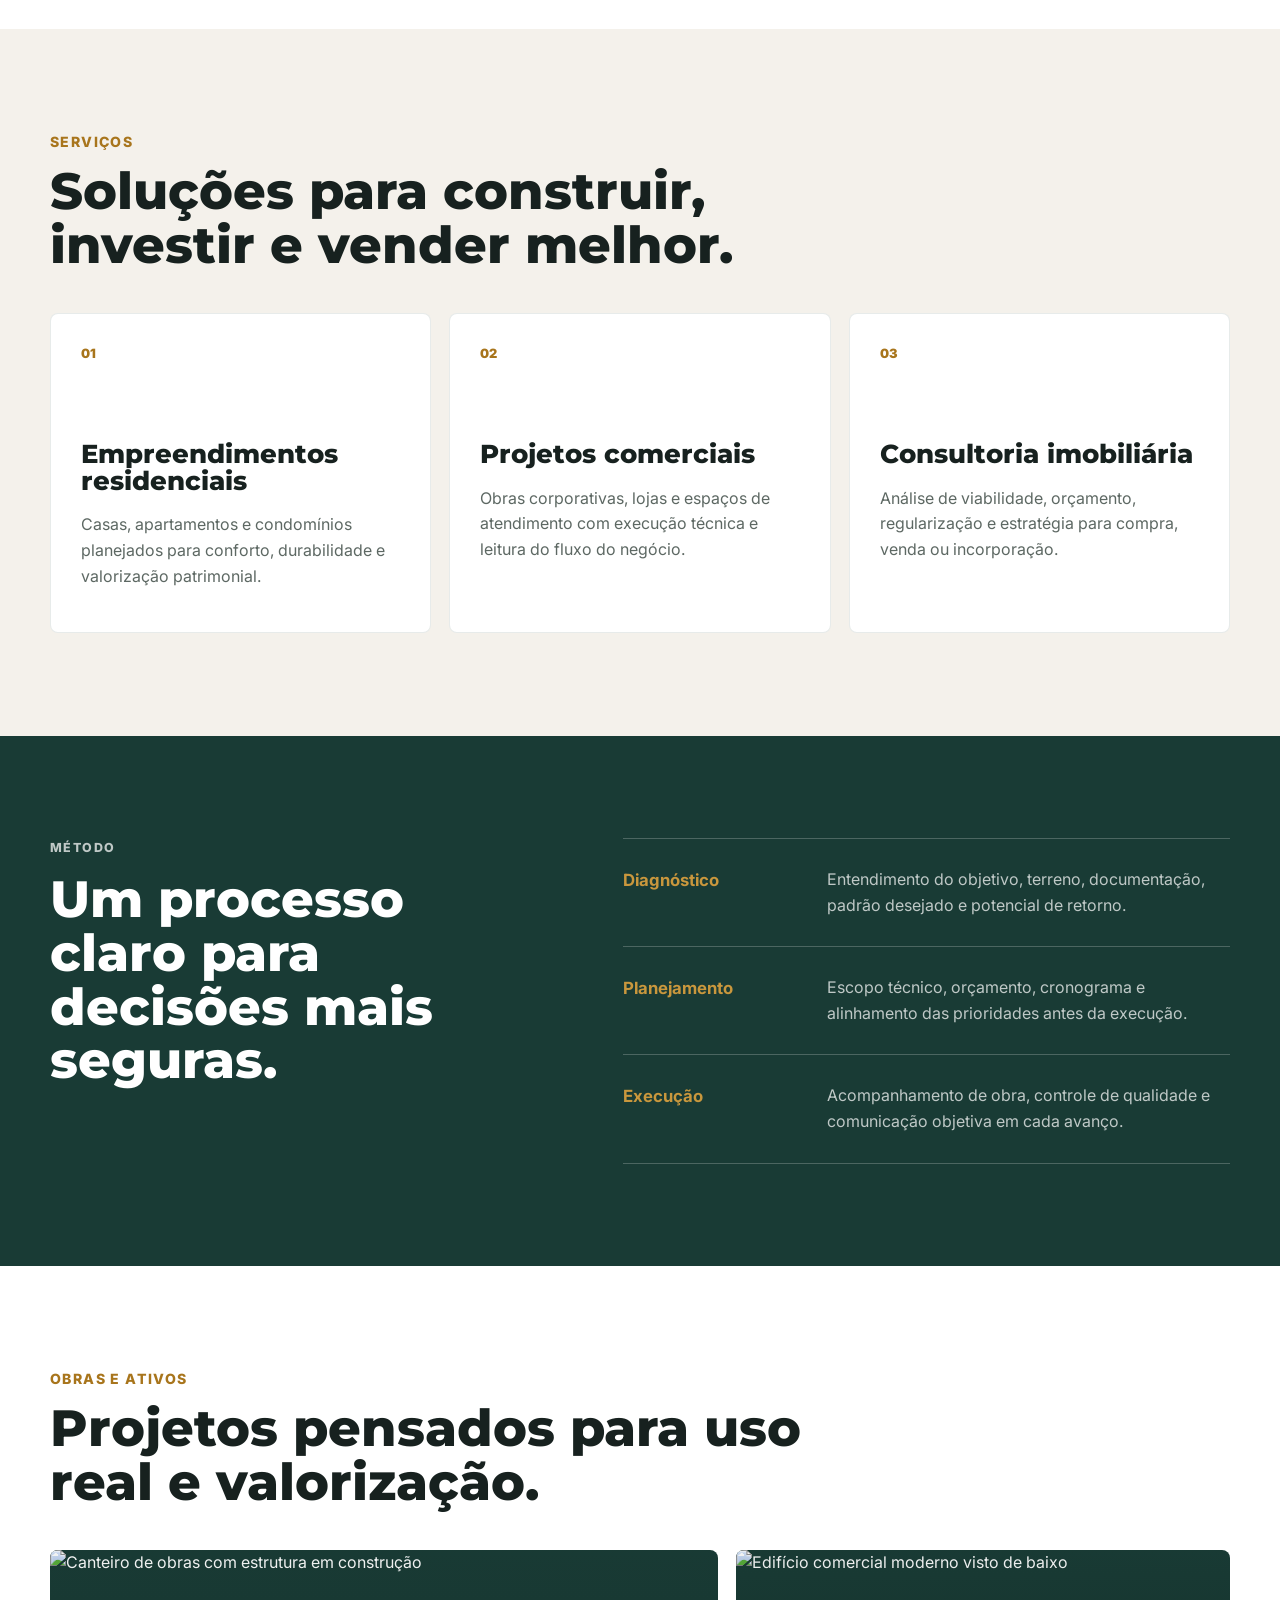
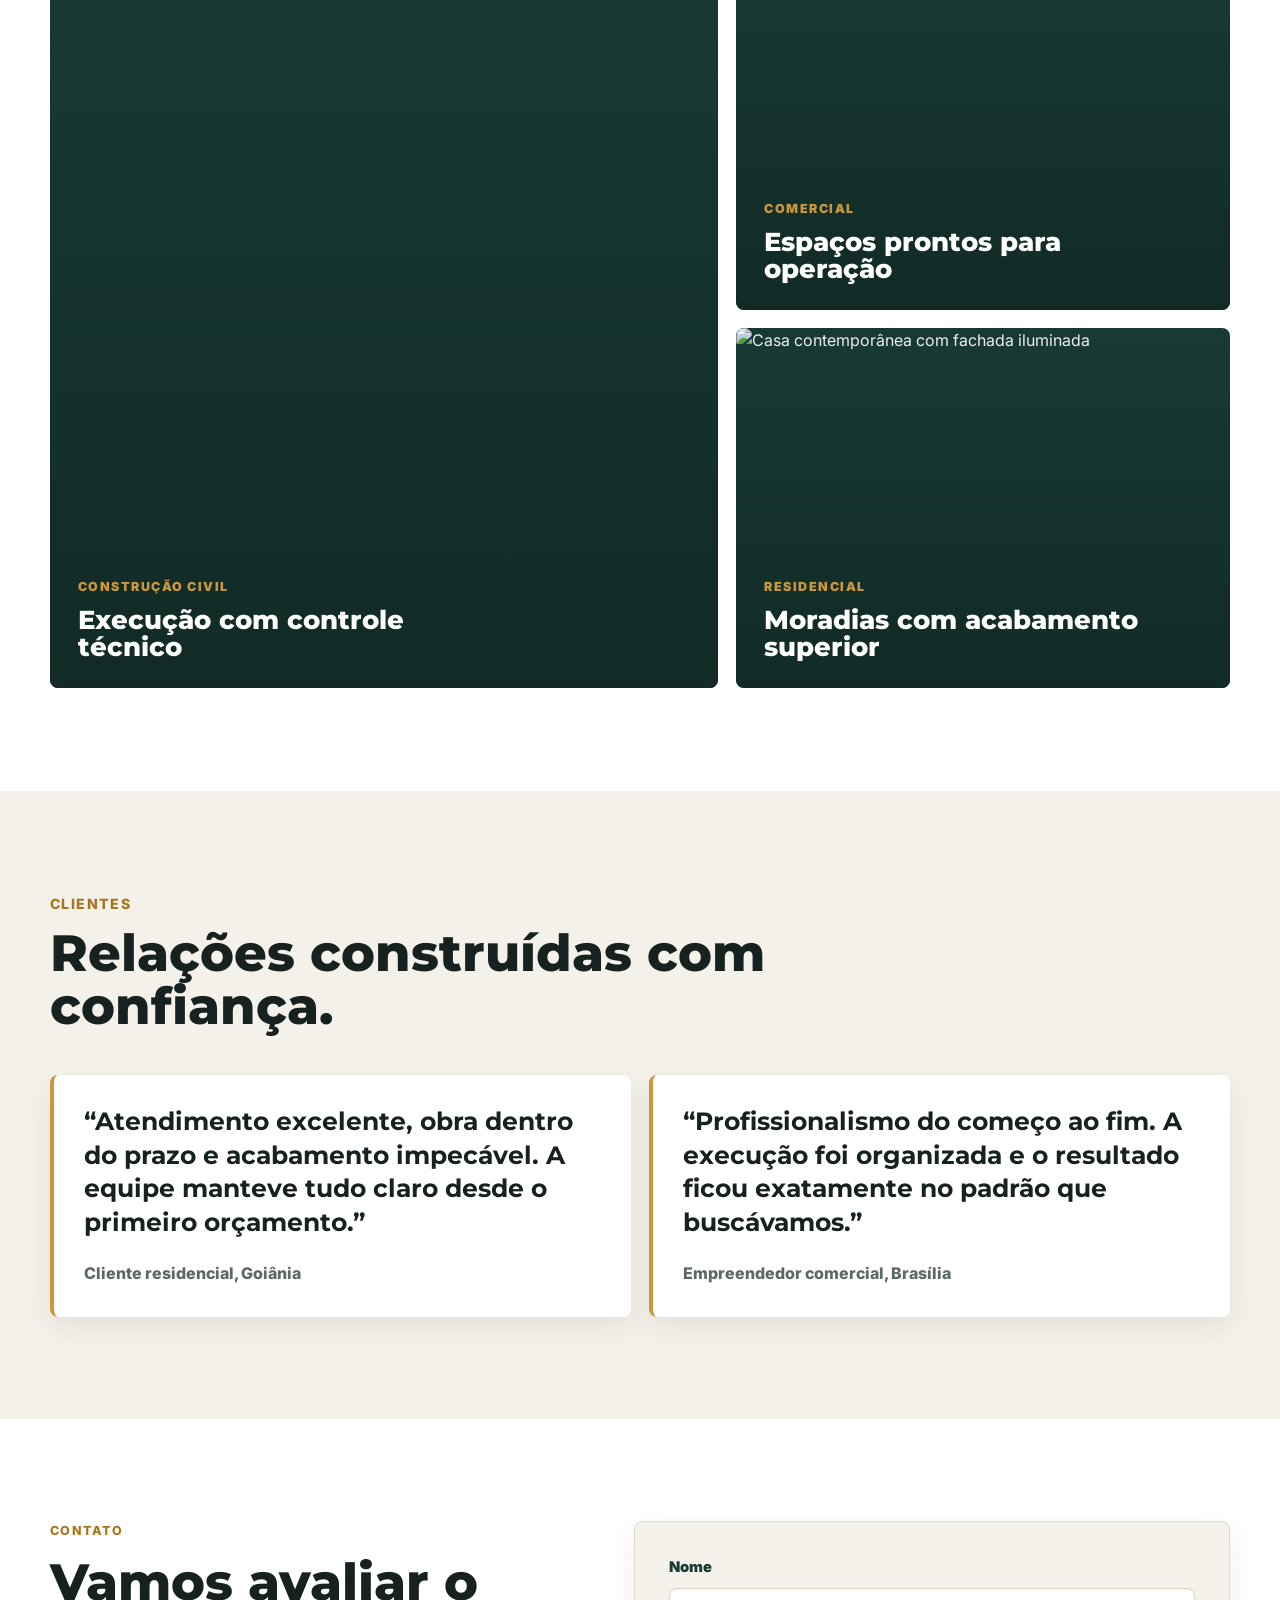
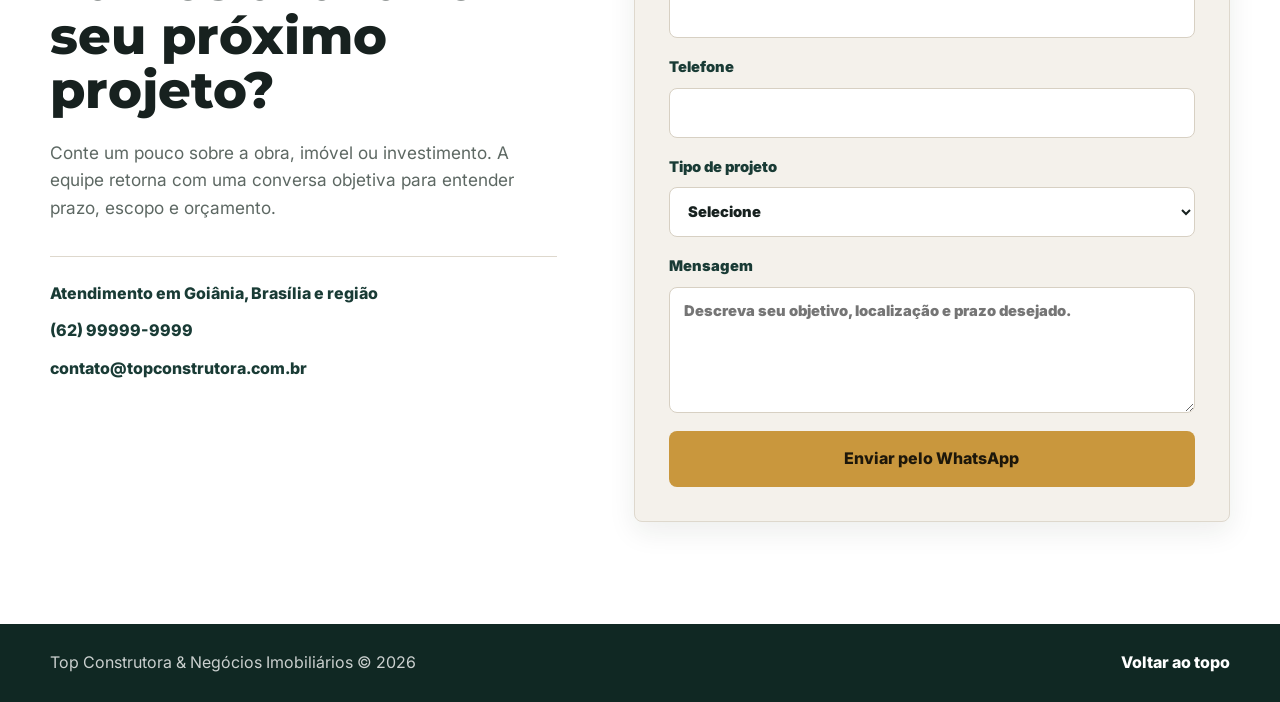
==== commit 05a6c42b: "logo and text." ====
--- a/index.html
+++ b/index.html
@@ -6,6 +6,23 @@
     <title>Top Construtora & Negócios Imobiliários | Obras e empreendimentos em Goiás</title>
     <meta name="description" content="Top Construtora & Negócios Imobiliários: construção residencial, comercial, incorporação e consultoria imobiliária em Goiânia e região.">
     <meta name="keywords" content="construtora em Goiânia, construção civil, imóveis em Goiás, obras comerciais, empreendimentos residenciais">
+    <meta name="author" content="Top Construtora & Negócios Imobiliários">
+    <meta name="theme-color" content="#193b35">
+    <link rel="canonical" href="https://top-construtora.vercel.app/">
+
+    <meta property="og:type" content="website">
+    <meta property="og:locale" content="pt_BR">
+    <meta property="og:site_name" content="Top Construtora">
+    <meta property="og:title" content="Top Construtora & Negócios Imobiliários">
+    <meta property="og:description" content="Obras residenciais e comerciais com planejamento, acabamento de alto padrão e acompanhamento próximo em Goiás e região.">
+    <meta property="og:url" content="https://top-construtora.vercel.app/">
+    <meta property="og:image" content="https://images.unsplash.com/photo-1489514354504-1653aa90e34e?auto=format&fit=crop&w=1200&q=85">
+
+    <meta name="twitter:card" content="summary_large_image">
+    <meta name="twitter:title" content="Top Construtora & Negócios Imobiliários">
+    <meta name="twitter:description" content="Obras residenciais e comerciais com planejamento, acabamento de alto padrão e acompanhamento próximo em Goiás e região.">
+    <meta name="twitter:image" content="https://images.unsplash.com/photo-1489514354504-1653aa90e34e?auto=format&fit=crop&w=1200&q=85">
+
     <link rel="preconnect" href="https://fonts.googleapis.com">
     <link rel="preconnect" href="https://fonts.gstatic.com" crossorigin>
     <link href="https://fonts.googleapis.com/css2?family=Inter:wght@400;500;700;800;900&family=Montserrat:wght@600;700;800;900&display=swap" rel="stylesheet">
@@ -16,7 +33,11 @@
         <nav class="navbar" aria-label="Navegação principal">
             <div class="nav-container">
                 <a href="#home" class="logo" aria-label="Top Construtora - Início">
-                    <span>Top</span> Construtora
+                    <span class="logo-mark">TC</span>
+                    <span class="logo-text">
+                        <strong>Top Construtora</strong>
+                        <small>Negócios Imobiliários</small>
+                    </span>
                 </a>
 
                 <button class="hamburger" type="button" aria-label="Abrir menu" aria-expanded="false" aria-controls="nav-menu">
--- a/styles.css
+++ b/styles.css
@@ -164,7 +164,7 @@
     color: #ffffff;
     display: grid;
     grid-template-rows: auto 1fr auto;
-    min-height: 88svh;
+    min-height: 94svh;
     position: relative;
 }
 
@@ -186,50 +186,88 @@
 }
 
 .logo {
-    color: #ffffff;
-    font-size: 1.05rem;
+    align-items: center;
+    color: #ffffff;
+    display: inline-flex;
+    gap: 12px;
+    text-decoration: none;
+}
+
+.logo-mark {
+    align-items: center;
+    border: 1px solid rgba(201, 151, 61, 0.62);
+    border-radius: 6px;
+    color: var(--color-accent);
+    display: inline-flex;
+    font-family: "Montserrat", "Inter", ui-sans-serif, system-ui, sans-serif;
+    font-size: 0.95rem;
     font-weight: 900;
-    letter-spacing: 0.04em;
-    text-decoration: none;
+    height: 42px;
+    justify-content: center;
+    letter-spacing: 0;
+    line-height: 1;
+    width: 42px;
+}
+
+.logo-text {
+    display: grid;
+    gap: 1px;
+}
+
+.logo-text strong {
+    color: #ffffff;
+    font-family: "Montserrat", "Inter", ui-sans-serif, system-ui, sans-serif;
+    font-size: 0.98rem;
+    font-weight: 800;
+    letter-spacing: 0;
+    line-height: 1.1;
+}
+
+.logo-text small {
+    color: rgba(255, 255, 255, 0.62);
+    font-size: 0.72rem;
+    font-weight: 700;
+    letter-spacing: 0.02em;
+    line-height: 1.1;
     text-transform: uppercase;
-}
-
-.logo span {
-    color: var(--color-accent);
 }
 
 .nav-menu {
     align-items: center;
     display: flex;
-    gap: 8px;
+    gap: 4px;
     list-style: none;
 }
 
 .nav-menu a {
-    border-radius: var(--radius);
+    border-bottom: 1px solid transparent;
+    border-radius: 0;
     color: rgba(255, 255, 255, 0.88);
-    font-size: 0.95rem;
+    font-size: 0.9rem;
     font-weight: 700;
-    padding: 10px 14px;
+    padding: 8px 4px;
     text-decoration: none;
-    transition: background 180ms ease, color 180ms ease;
+    transition: border-color 180ms ease, color 180ms ease;
 }
 
 .nav-menu a:hover,
 .nav-menu a:focus-visible {
-    background: rgba(255, 255, 255, 0.12);
+    border-color: var(--color-accent);
     color: #ffffff;
 }
 
 .nav-menu .nav-cta {
-    background: #ffffff;
-    color: var(--color-primary);
-    margin-left: 8px;
+    border: 1px solid rgba(201, 151, 61, 0.68);
+    border-radius: 6px;
+    color: #ffffff;
+    margin-left: 14px;
+    padding: 9px 14px;
 }
 
 .nav-menu .nav-cta:hover,
 .nav-menu .nav-cta:focus-visible {
     background: var(--color-accent);
+    border-color: var(--color-accent);
     color: #1d170a;
 }
 
@@ -730,11 +768,29 @@
     }
 
     .hero {
-        min-height: 84svh;
+        min-height: 90svh;
     }
 
     .nav-container {
         min-height: 64px;
+    }
+
+    .logo {
+        gap: 9px;
+    }
+
+    .logo-mark {
+        font-size: 0.82rem;
+        height: 36px;
+        width: 36px;
+    }
+
+    .logo-text strong {
+        font-size: 0.86rem;
+    }
+
+    .logo-text small {
+        font-size: 0.62rem;
     }
 
     h1 {
